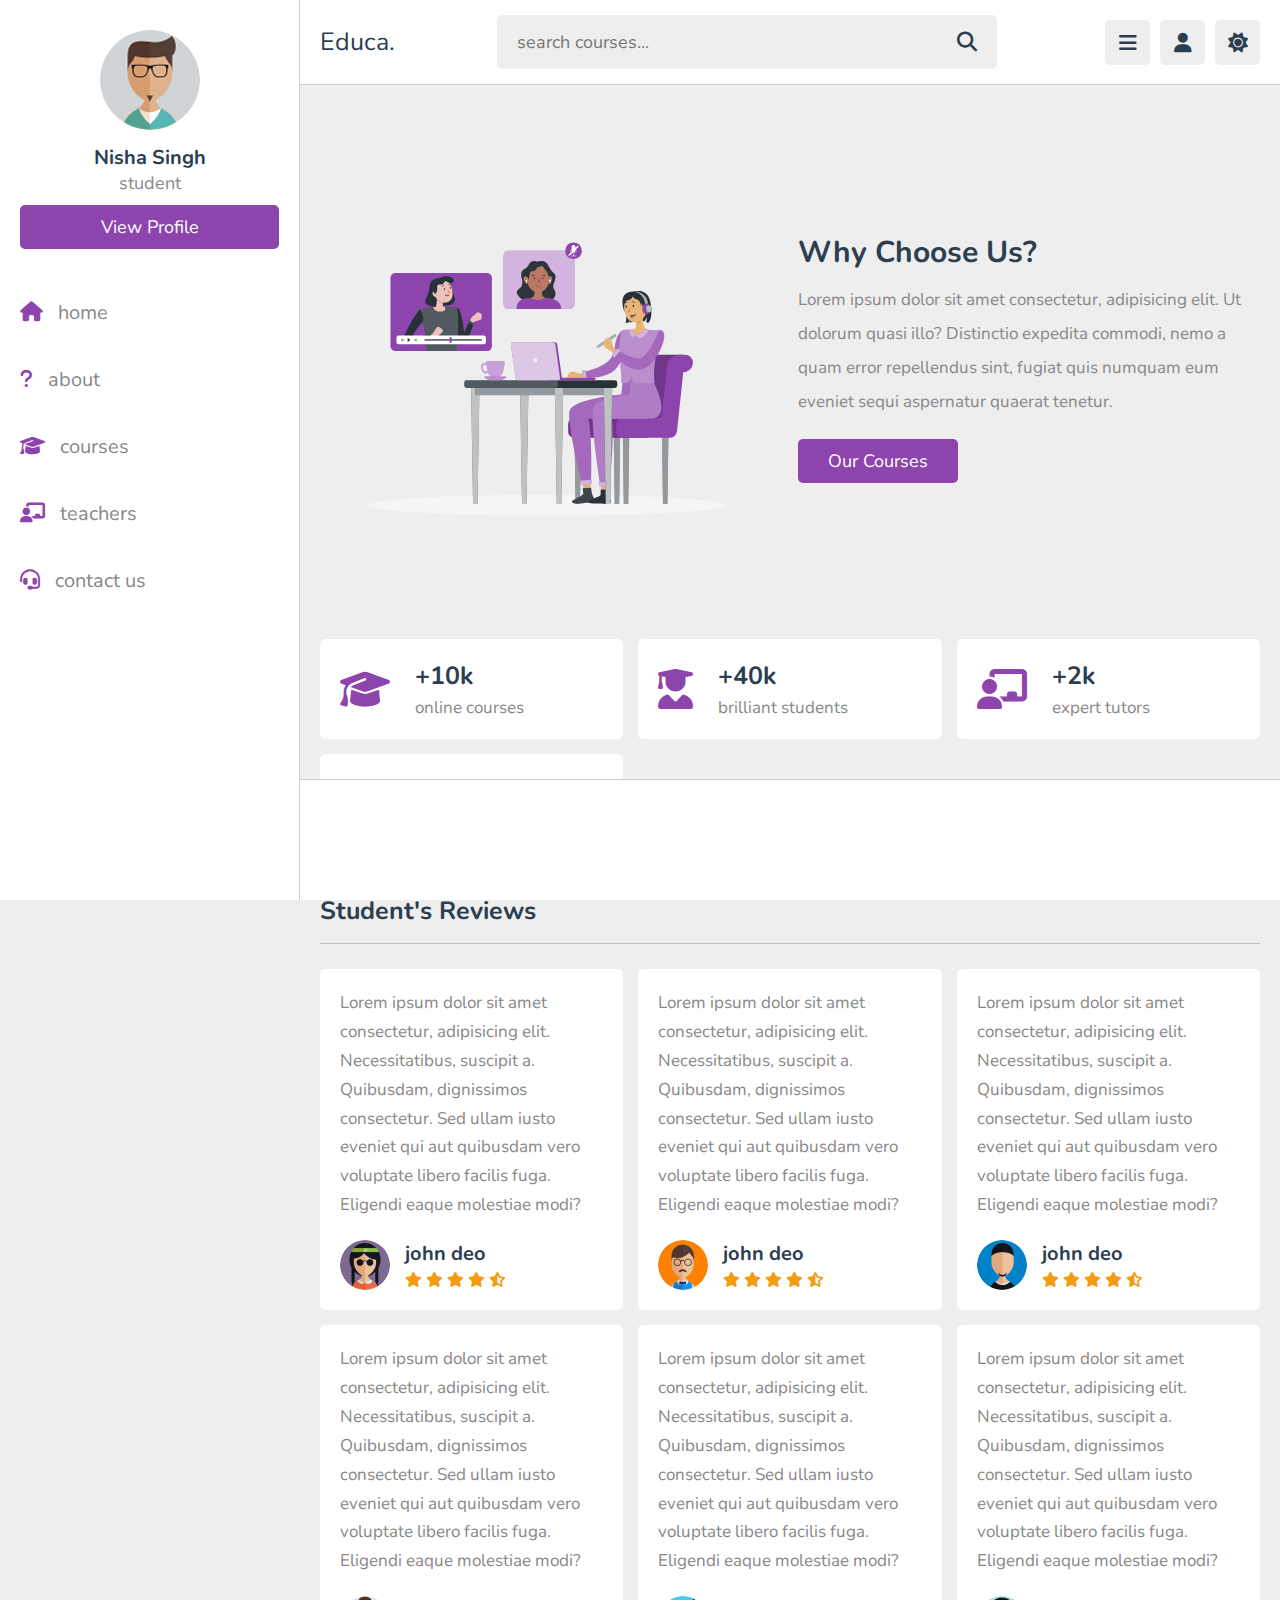
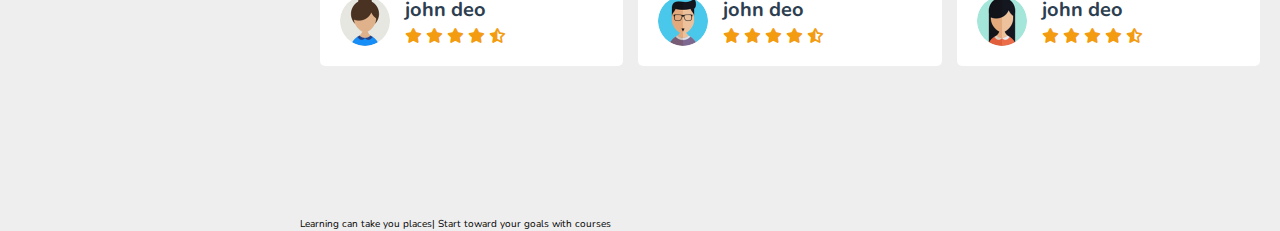
==== about.html @ 36679d9e "first commit" ====
<!DOCTYPE html>
<html lang="en">
<head>
   <meta charset="UTF-8">
   <meta http-equiv="X-UA-Compatible" content="IE=edge">
   <meta name="viewport" content="width=device-width, initial-scale=1.0">
   <title>about us</title>

   <!-- font awesome cdn link  -->
   <link rel="stylesheet" href="https://cdnjs.cloudflare.com/ajax/libs/font-awesome/6.1.2/css/all.min.css">

   <!-- custom css file link  -->
   <link rel="stylesheet" href="css/style.css">

</head>
<body>

<header class="header">
   
   <section class="flex">

      <a href="home.html" class="logo">Educa.</a>

      <form action="search.html" method="post" class="search-form">
         <input type="text" name="search_box" required placeholder="search courses..." maxlength="100">
         <button type="submit" class="fas fa-search"></button>
      </form>

      <div class="icons">
         <div id="menu-btn" class="fas fa-bars"></div>
         <div id="search-btn" class="fas fa-search"></div>
         <div id="user-btn" class="fas fa-user"></div>
         <div id="toggle-btn" class="fas fa-sun"></div>
      </div>

      <div class="profile">
         <img src="images/pic-1.jpg" class="image" alt="">
         <h3 class="name">Nisha Singh</h3>
         <p class="role">student</p>
         <a href="profile.html" class="btn">view profile</a>
         <div class="flex-btn">
            <a href="login.html" class="option-btn">login</a>
            <a href="register.html" class="option-btn">register</a>
         </div>
      </div>

   </section>

</header>   

<div class="side-bar">

   <div id="close-btn">
      <i class="fas fa-times"></i>
   </div>

   <div class="profile">
      <img src="images/pic-1.jpg" class="image" alt="">
      <h3 class="name">Nisha Singh</h3>
      <p class="role">student</p>
      <a href="profile.html" class="btn">view profile</a>
   </div>

   <nav class="navbar">
      <a href="home.html"><i class="fas fa-home"></i><span>home</span></a>
      <a href="about.html"><i class="fas fa-question"></i><span>about</span></a>
      <a href="courses.html"><i class="fas fa-graduation-cap"></i><span>courses</span></a>
      <a href="teachers.html"><i class="fas fa-chalkboard-user"></i><span>teachers</span></a>
      <a href="contact.html"><i class="fas fa-headset"></i><span>contact us</span></a>
   </nav>

</div>

<section class="about">

   <div class="row">

      <div class="image">
         <img src="images/about-img.svg" alt="">
      </div>

      <div class="content">
         <h3>why choose us?</h3>
         <p>Lorem ipsum dolor sit amet consectetur, adipisicing elit. Ut dolorum quasi illo? Distinctio expedita commodi, nemo a quam error repellendus sint, fugiat quis numquam eum eveniet sequi aspernatur quaerat tenetur.</p>
         <a href="courses.html" class="inline-btn">our courses</a>
      </div>

   </div>

   <div class="box-container">

      <div class="box">
         <i class="fas fa-graduation-cap"></i>
         <div>
            <h3>+10k</h3>
            <p>online courses</p>
         </div>
      </div>

      <div class="box">
         <i class="fas fa-user-graduate"></i>
         <div>
            <h3>+40k</h3>
            <p>brilliant students</p>
         </div>
      </div>

      <div class="box">
         <i class="fas fa-chalkboard-user"></i>
         <div>
            <h3>+2k</h3>
            <p>expert tutors</p>
         </div>
      </div>

      <div class="box">
         <i class="fas fa-briefcase"></i>
         <div>
            <h3>100%</h3>
            <p>job placement</p>
         </div>
      </div>

   </div>

</section> 

<section class="reviews">

   <h1 class="heading">student's reviews</h1>

   <div class="box-container">

      <div class="box">
         <p>Lorem ipsum dolor sit amet consectetur, adipisicing elit. Necessitatibus, suscipit a. Quibusdam, dignissimos consectetur. Sed ullam iusto eveniet qui aut quibusdam vero voluptate libero facilis fuga. Eligendi eaque molestiae modi?</p>
         <div class="student">
            <img src="images/pic-2.jpg" alt="">
            <div>
               <h3>john deo</h3>
               <div class="stars">
                  <i class="fas fa-star"></i>
                  <i class="fas fa-star"></i>
                  <i class="fas fa-star"></i>
                  <i class="fas fa-star"></i>
                  <i class="fas fa-star-half-alt"></i>
               </div>
            </div>
         </div>
      </div>

      <div class="box">
         <p>Lorem ipsum dolor sit amet consectetur, adipisicing elit. Necessitatibus, suscipit a. Quibusdam, dignissimos consectetur. Sed ullam iusto eveniet qui aut quibusdam vero voluptate libero facilis fuga. Eligendi eaque molestiae modi?</p>
         <div class="student">
            <img src="images/pic-3.jpg" alt="">
            <div>
               <h3>john deo</h3>
               <div class="stars">
                  <i class="fas fa-star"></i>
                  <i class="fas fa-star"></i>
                  <i class="fas fa-star"></i>
                  <i class="fas fa-star"></i>
                  <i class="fas fa-star-half-alt"></i>
               </div>
            </div>
         </div>
      </div>

      <div class="box">
         <p>Lorem ipsum dolor sit amet consectetur, adipisicing elit. Necessitatibus, suscipit a. Quibusdam, dignissimos consectetur. Sed ullam iusto eveniet qui aut quibusdam vero voluptate libero facilis fuga. Eligendi eaque molestiae modi?</p>
         <div class="student">
            <img src="images/pic-4.jpg" alt="">
            <div>
               <h3>john deo</h3>
               <div class="stars">
                  <i class="fas fa-star"></i>
                  <i class="fas fa-star"></i>
                  <i class="fas fa-star"></i>
                  <i class="fas fa-star"></i>
                  <i class="fas fa-star-half-alt"></i>
               </div>
            </div>
         </div>
      </div>

      <div class="box">
         <p>Lorem ipsum dolor sit amet consectetur, adipisicing elit. Necessitatibus, suscipit a. Quibusdam, dignissimos consectetur. Sed ullam iusto eveniet qui aut quibusdam vero voluptate libero facilis fuga. Eligendi eaque molestiae modi?</p>
         <div class="student">
            <img src="images/pic-5.jpg" alt="">
            <div>
               <h3>john deo</h3>
               <div class="stars">
                  <i class="fas fa-star"></i>
                  <i class="fas fa-star"></i>
                  <i class="fas fa-star"></i>
                  <i class="fas fa-star"></i>
                  <i class="fas fa-star-half-alt"></i>
               </div>
            </div>
         </div>
      </div>

      <div class="box">
         <p>Lorem ipsum dolor sit amet consectetur, adipisicing elit. Necessitatibus, suscipit a. Quibusdam, dignissimos consectetur. Sed ullam iusto eveniet qui aut quibusdam vero voluptate libero facilis fuga. Eligendi eaque molestiae modi?</p>
         <div class="student">
            <img src="images/pic-6.jpg" alt="">
            <div>
               <h3>john deo</h3>
               <div class="stars">
                  <i class="fas fa-star"></i>
                  <i class="fas fa-star"></i>
                  <i class="fas fa-star"></i>
                  <i class="fas fa-star"></i>
                  <i class="fas fa-star-half-alt"></i>
               </div>
            </div>
         </div>
      </div>

      <div class="box">
         <p>Lorem ipsum dolor sit amet consectetur, adipisicing elit. Necessitatibus, suscipit a. Quibusdam, dignissimos consectetur. Sed ullam iusto eveniet qui aut quibusdam vero voluptate libero facilis fuga. Eligendi eaque molestiae modi?</p>
         <div class="student">
            <img src="images/pic-7.jpg" alt="">
            <div>
               <h3>john deo</h3>
               <div class="stars">
                  <i class="fas fa-star"></i>
                  <i class="fas fa-star"></i>
                  <i class="fas fa-star"></i>
                  <i class="fas fa-star"></i>
                  <i class="fas fa-star-half-alt"></i>
               </div>
            </div>
         </div>
      </div>

   </div>

</section>













<footer class="footer">

   

</footer>
Learning can take you places| Start <span> toward your goals</span> with courses
<!-- custom js file link  -->
<script src="js/script.js"></script>

   
</body>
</html>
---- css/style.css ----
@import url('https://fonts.googleapis.com/css2?family=Nunito:wght@200;300;400;500;600;700&display=swap');

:root{
   --main-color:#8e44ad;
   --red:#e74c3c;
   --orange:#f39c12;
   --light-color:#888;
   --light-bg:#eee;
   --black:#2c3e50;
   --white:#fff;
   --border:.1rem solid rgba(0,0,0,.2);
}

*{
   font-family: 'Nunito', sans-serif;
   margin:0; padding:0;
   box-sizing: border-box;
   outline: none; border:none;
   text-decoration: none;
}

*::selection{
   background-color: var(--main-color);
   color:#fff;
}

html{
   font-size: 62.5%;
   overflow-x: hidden;
}

html::-webkit-scrollbar{
   width: 1rem;
   height: .5rem;
}

html::-webkit-scrollbar-track{
   background-color: transparent;
}

html::-webkit-scrollbar-thumb{
   background-color: var(--main-color);
}

body{
   background-color: var(--light-bg);
   padding-left: 30rem;
}

body.dark{
   --light-color:#aaa;
   --light-bg:#333;
   --black:#fff;
   --white:#222;
   --border:.1rem solid rgba(255,255,255,.2);
}

body.active{
   padding-left: 0;
}

section{
   padding:2rem;
   margin: 0 auto;
   max-width: 1200px;
}

.heading{
   font-size: 2.5rem;
   color:var(--black);
   margin-bottom: 2.5rem;
   border-bottom: var(--border);
   padding-bottom: 1.5rem;
   text-transform: capitalize;
}

.inline-btn,
.inline-option-btn,
.inline-delete-btn,
.btn,
.delete-btn,
.option-btn{
   border-radius: .5rem;
   color:#fff;
   font-size: 1.8rem;
   cursor: pointer;
   text-transform: capitalize;
   padding:1rem 3rem;
   text-align: center;
   margin-top: 1rem;
}

.btn,
.delete-btn,
.option-btn{
   display: block;
   width: 100%;
}

.inline-btn,
.inline-option-btn,
.inline-delete-btn{
   display: inline-block;
}

.btn,
.inline-btn{
   background-color: var(--main-color);
}

.option-btn,
.inline-option-btn{
   background-color:var(--orange);
}

.delete-btn,
.inline-delete-btn{
   background-color: var(--red);
}

.inline-btn:hover,
.inline-option-btn:hover,
.inline-delete-btn:hover,
.btn:hover,
.delete-btn:hover,
.option-btn:hover{
   background-color: var(--black);
   color: var(--white);
}

.flex-btn{
   display: flex;
   gap: 1rem;
}

.header{
   position: sticky;
   top:0; left:0; right: 0;
   background-color: var(--white);
   z-index: 1000;
   border-bottom: var(--border);
}

.header .flex{
   display: flex;
   align-items: center;
   justify-content: space-between;
   position: relative;
   padding: 1.5rem 2rem;
}

.header .flex .logo{
   font-size: 2.5rem;
   color: var(--black);
}

.header .flex .search-form{
   width: 50rem;
   border-radius: .5rem;
   background-color: var(--light-bg);
   padding:1.5rem 2rem;
   display: flex;
   gap:2rem;

}

.header .flex .search-form input{
   width: 100%;
   font-size: 1.8rem;
   color:var(--black);
   background:none;
}

.header .flex .search-form button{
   background:none;
   font-size: 2rem;
   cursor: pointer;
   color:var(--black);
}

.header .flex .search-form button:hover{
   color: var(--main-color);
}

.header .flex .icons div{
   font-size: 2rem;
   color:var(--black);
   background-color: var(--light-bg);
   border-radius: .5rem;
   height: 4.5rem;
   width: 4.5rem;
   line-height: 4.5rem;
   cursor: pointer;
   text-align: center;
   margin-left: .7rem;
}

.header .flex .icons div:hover{
   background-color: var(--black);
   color:var(--white);
}

.header .flex .profile{
   position: absolute;
   top:120%; right: 2rem;
   background-color: var(--white);
   border-radius: .5rem;
   padding: 1.5rem;
   text-align: center;
   overflow: hidden;
   transform-origin: top right;
   transform: scale(0);
   transition: .2s linear;
   width: 30rem;
}

.header .flex .profile.active{
   transform: scale(1);
}

.header .flex .profile .image{
   height: 10rem;
   width: 10rem;
   border-radius: 50%;
   object-fit: contain;
   margin-bottom: 1rem;
}

.header .flex .profile .name{
   font-size: 2rem;
   color:var(--black);
   overflow: hidden;
   text-overflow: ellipsis;
   white-space: nowrap;
}

.header .flex .profile .role{
   font-size: 1.8rem;
   color: var(--light-color);
}

#search-btn{
   display: none;
}

.side-bar{
   position: fixed;
   top: 0; left: 0;
   width: 30rem;
   background-color: var(--white);
   height: 100vh;
   border-right: var(--border);
   z-index: 1200;
}

.side-bar #close-btn{
   text-align: right;
   padding: 2rem;
   display: none;
}

.side-bar #close-btn i{
   text-align: right;
   font-size: 2.5rem;
   background:var(--red);
   border-radius: .5rem;
   color:var(--white);
   cursor: pointer;
   height: 4.5rem;
   width: 4.5rem;
   line-height: 4.5rem;
   text-align: center;
}

.side-bar #close-btn i:hover{
   background-color: var(--black);
}

.side-bar .profile{
   padding:3rem 2rem;
   text-align: center;
}

.side-bar .profile .image{
   height: 10rem;
   width: 10rem;
   border-radius: 50%;
   object-fit: contain;
   margin-bottom: 1rem;
}

.side-bar .profile .name{
   font-size: 2rem;
   color:var(--black);
   overflow: hidden;
   text-overflow: ellipsis;
   white-space: nowrap;
}

.side-bar .profile .role{
   font-size: 1.8rem;
   color: var(--light-color);
}

.side-bar .navbar a{
   display: block;
   padding: 2rem;
   font-size: 2rem;
}

.side-bar .navbar a i{
   margin-right: 1.5rem;
   color:var(--main-color);
   transition: .2s linear;
}

.side-bar .navbar a span{
   color:var(--light-color);
}

.side-bar .navbar a:hover{
   background-color: var(--light-bg);
}

.side-bar .navbar a:hover i{
   margin-right: 2.5rem;
}

.side-bar.active{
   left: -30rem;
}

.home-grid .box-container{
   display: grid;
   grid-template-columns: repeat(auto-fit, 27.5rem);
   gap:1.5rem;
   justify-content: center;
   align-items: flex-start;
}

.home-grid .box-container .box{
   background-color: var(--white);
   border-radius: .5rem;
   padding:2rem;
}

.home-grid .box-container .box .title{
   font-size: 2rem;
   color: var(--black);
   text-transform: capitalize;
}

.home-grid .box-container .box .flex{
   display: flex;
   flex-wrap: wrap;
   gap: 1.5rem;
   margin-top: 2rem;
}

.home-grid .box-container .flex a{
   background-color: var(--light-bg);
   border-radius: .5rem;
   padding: 1rem 1.5rem;
   font-size: 1.5rem;
}

.home-grid .box-container .flex a i{
   margin-right: 1rem;
   color:var(--black);
}

.home-grid .box-container .flex a span{
   color:var(--light-color);
}

.home-grid .box-container .flex a:hover{
   background-color: var(--black);
}

.home-grid .box-container .flex a:hover span{
   color:var(--white);
}

.home-grid .box-container .flex a:hover i{
   color:var(--white);
}

.home-grid .box-container .tutor{
   padding: 1rem 0;
   font-size: 1.8rem;
   color:var(--light-color);
   line-height: 2;
}

.home-grid .box-container .likes{
   color:var(--light-color);
   font-size: 1.7rem;
   margin-top: 1.5rem;
}

.home-grid .box-container .likes span{
   color:var(--main-color);
}

.about .row{
   display: flex;
   align-items: center;
   flex-wrap: wrap;
   gap:1.5rem;
}

.about .row .image{
   flex: 1 1 40rem;
}

.about .row .image img{
   width: 100%;
   height: 50rem;
}

.about .row .content{
   flex: 1 1 40rem;
}

.about .row .content p{
   font-size: 1.7rem;
   line-height: 2;
   color: var(--light-color);
   padding: 1rem 0;
}

.about .row .content h3{
   font-size: 3rem;
   color:var(--black);
   text-transform: capitalize;
}

.about .box-container{
   display: grid;
   grid-template-columns: repeat(auto-fit, minmax(27rem, 1fr));
   gap:1.5rem;
   justify-content: center;
   align-items: flex-start;
   margin-top: 3rem;
}

.about .box-container .box{
   border-radius: .5rem;
   background-color: var(--white);
   padding: 2rem;
   display: flex;
   align-items: center;
   gap: 2.5rem;
}

.about .box-container .box i{
   font-size: 4rem;
   color: var(--main-color);
}

.about .box-container .box h3{
   font-size: 2.5rem;
   color: var(--black);
   margin-bottom: .3rem;
}

.about .box-container .box p{
   font-size: 1.7rem;
   color:var(--light-color);
}

.reviews .box-container{
   display: grid;
   grid-template-columns: repeat(auto-fit, minmax(30rem, 1fr));
   gap:1.5rem;
   justify-content: center;
   align-items: flex-start;
}

.reviews .box-container .box{
   border-radius: .5rem;
   background-color: var(--white);
   padding: 2rem;
}

.reviews .box-container .box p{
   line-height: 1.7;
   font-size: 1.7rem;
   color: var(--light-color);
}

.reviews .box-container .box .student{
   margin-top: 2rem;
   display: flex;
   align-items: center;
   gap: 1.5rem;
}

.reviews .box-container .box .student img{
   height: 5rem;
   width: 5rem;
   object-fit: cover;
   border-radius: 50%;
}

.reviews .box-container .box .student h3{
   font-size: 2rem;
   color: var(--black);
   margin-bottom: .3rem;
}

.reviews .box-container .box .student .stars{
   font-size: 1.5rem;
   color:var(--orange);
}

.courses .box-container{
   display: grid;
   grid-template-columns: repeat(auto-fit, minmax(30rem, 1fr));
   gap:1.5rem;
   justify-content: center;
   align-items: flex-start;
}

.courses .box-container .box{
   border-radius: .5rem;
   background-color: var(--white);
   padding: 2rem;
}

.courses .box-container .box .tutor{
   display: flex;
   align-items: center;
   gap: 1.5rem;
   margin-bottom: 2.5rem;
}

.courses .box-container .box .tutor img{
   height: 5rem;
   width: 5rem;
   border-radius: 50%;
   object-fit: cover;
}

.courses .box-container .box .tutor h3{
   font-size: 1.8rem;
   color: var(--black);
   margin-bottom: .2rem;
}

.courses .box-container .box .tutor span{
   font-size: 1.3rem;
   color:var(--light-color);
}

.courses .box-container .box .thumb{
   position: relative;
}

.courses .box-container .box .thumb span{
   position: absolute;
   top:1rem; left: 1rem;
   border-radius: .5rem;
   padding: .5rem 1.5rem;
   background-color: rgba(0,0,0,.3);
   color: #fff;
   font-size: 1.5rem;
}

.courses .box-container .box .thumb img{
   width: 100%;
   height: 20rem;
   object-fit: cover;
   border-radius: .5rem;
}

.courses .box-container .box .title{
   font-size: 2rem;
   color: var(--black);
   padding-bottom: .5rem;
   padding-top: 1rem;
}

.courses .more-btn{
   text-align: center;
   margin-top: 2rem;
}

.playlist-details .row{
   display: flex;
   align-items: flex-end;
   gap:3rem;
   flex-wrap: wrap;
   background-color: var(--white);
   padding: 2rem;
}

.playlist-details .row .column{
   flex: 1 1 40rem;
}

.playlist-details .row .column .save-playlist{
   margin-bottom: 1.5rem;
}

.playlist-details .row .column .save-playlist button{
   border-radius: .5rem;
   background-color: var(--light-bg);
   padding:1rem 1.5rem;
   cursor: pointer;
}

.playlist-details .row .column .save-playlist button i{
   font-size: 2rem;
   color:var(--black);
   margin-right: .8rem;
}

.playlist-details .row .column .save-playlist button span{
   font-size: 1.8rem;
   color:var(--light-color);
}

.playlist-details .row .column .save-playlist button:hover{
   background-color: var(--black);
}

.playlist-details .row .column .save-playlist button:hover i{
   color:var(--white);
}

.playlist-details .row .column .save-playlist button:hover span{
   color:var(--white);
}

.playlist-details .row .column .thumb{
   position: relative;
}

.playlist-details .row .column .thumb span{
   font-size: 1.8rem;
   color: #fff;
   background-color: rgba(0,0,0,.3);
   border-radius: .5rem;
   position: absolute;
   top: 1rem; left: 1rem;
   padding: .5rem 1.5rem;
}

.playlist-details .row .column .thumb img{
   height: 30rem;
   width: 100%;
   object-fit: cover;
   border-radius: .5rem;
}

.playlist-details .row .column .tutor{
   display: flex;
   align-items: center;
   gap: 2rem;
   margin-bottom: 2rem;
}

.playlist-details .row .column .tutor img{
   height: 7rem;
   width: 7rem;
   border-radius: 50%;
   object-fit: cover;
}

.playlist-details .row .column .tutor h3{
   font-size: 2rem;
   color:var(--black);
   margin-bottom: .2rem;
}

.playlist-details .row .column .tutor span{
   font-size: 1.5rem;
   color: var(--light-color);
}

.playlist-details .row .column .details h3{
   font-size: 2rem;
   color: var(--black);
   text-transform: capitalize;
}

.playlist-details .row .column .details p{
   padding: 1rem 0;
   line-height: 2;
   font-size: 1.8rem;
   color: var(--light-color);
}

.playlist-videos .box-container{
   display: grid;
   grid-template-columns: repeat(auto-fit, minmax(30rem, 1fr));
   gap:1.5rem;
   justify-content: center;
   align-items: flex-start;
}

.playlist-videos .box-container .box{
   background-color: var(--white);
   border-radius: .5rem;
   padding: 2rem;
   position: relative;
}

.playlist-videos .box-container .box i{
   position: absolute;
   top: 2rem; left: 2rem; right: 2rem;
   height: 20rem;
   border-radius: .5rem;
   background-color: rgba(0,0,0,.3);
   display: flex;
   align-items: center;
   justify-content: center;
   font-size: 5rem;
   color: #fff;
   display: none;
}

.playlist-videos .box-container .box:hover i{
   display: flex;
}

.playlist-videos .box-container .box img{
   width: 100%;
   height: 20rem;
   object-fit: cover;
   border-radius: .5rem;
}

.playlist-videos .box-container .box h3{
   margin-top: 1.5rem;
   font-size: 1.8rem;
   color: var(--black);
}

.playlist-videos .box-container .box:hover h3{
   color: var(--main-color);
}

.watch-video .video-container{
   background-color: var(--white);
   border-radius: .5rem;
   padding: 2rem;
}

.watch-video .video-container .video{
   position: relative;
   margin-bottom: 1.5rem;
}

.watch-video .video-container .video video{
   border-radius: .5rem;
   width: 100%;
   object-fit: contain;
   background-color: #000;
}

.watch-video .video-container .title{
   font-size: 2rem;
   color: var(--black);
}

.watch-video .video-container .info{
   display: flex;
   margin-top: 1.5rem;
   margin-bottom: 2rem;
   border-bottom: var(--border);
   padding-bottom: 1.5rem;
   gap: 2.5rem;
   align-items: center;
}

.watch-video .video-container .info p{
   font-size: 1.6rem;
}

.watch-video .video-container .info p span{
   color: var(--light-color);
}

.watch-video .video-container .info i{
   margin-right: 1rem;
   color: var(--main-color);
}

.watch-video .video-container .tutor{
   display: flex;
   align-items: center;
   gap: 2rem;
   margin-bottom: 1rem;
}

.watch-video .video-container .tutor img{
   border-radius: 50%;
   height: 5rem;
   width: 5rem;
   object-fit: cover;
}

.watch-video .video-container .tutor h3{
   font-size: 2rem;
   color: var(--black);
   margin-bottom: .2rem;
}

.watch-video .video-container .tutor span{
   font-size: 1.5rem;
   color: var(--light-color);
}

.watch-video .video-container .flex{
   display: flex;
   align-items: center;
   justify-content: space-between;
   gap: 1.5rem;
}

.watch-video .video-container .flex button{
   border-radius: .5rem;
   padding: 1rem 1.5rem;
   font-size: 1.8rem;
   cursor: pointer;
   background-color: var(--light-bg);
}

.watch-video .video-container .flex button i{
   margin-right: 1rem;
   color: var(--black);
}

.watch-video .video-container .flex button span{
   color: var(--light-color);
}

.watch-video .video-container .flex button:hover{
   background-color: var(--black);
}

.watch-video .video-container .flex button:hover i{
   color: var(--white);
}

.watch-video .video-container .flex button:hover span{
   color: var(--white);
}

.watch-video .video-container .description{
   line-height: 1.5;
   font-size: 1.7rem;
   color: var(--light-color);
   margin-top: 2rem;
}

.comments .add-comment{
   background-color: var(--white);
   border-radius: .5rem;
   padding: 2rem;
   margin-bottom: 3rem;
}

.comments .add-comment h3{
   font-size: 2rem;
   color: var(--black);
   margin-bottom: 1rem;
}

.comments .add-comment textarea{
   height: 20rem;
   resize: none;
   background-color: var(--light-bg);
   border-radius: .5rem;
   border: var(--border);
   padding: 1.4rem;
   font-size: 1.8rem;
   color: var(--black);
   width: 100%;
   margin: .5rem 0;
}

.comments .box-container{
   display: grid;
   gap: 2.5rem;
   background-color: var(--white);
   padding: 2rem;
   border-radius: .5rem;
}

.comments .box-container .box .user{
   display: flex;
   align-items: center;
   gap: 1.5rem;
   margin-bottom: 2rem;
}

.comments .box-container .box .user img{
   height: 5rem;
   width: 5rem;
   border-radius: 50%;
}

.comments .box-container .box .user h3{
   font-size: 2rem;
   color: var(--black);
   margin-bottom: .2rem;
}

.comments .box-container .box .user span{
   font-size: 1.5rem;
   color: var(--light-color);
}

.comments .box-container .box .comment-box{
   border-radius: .5rem;
   background-color: var(--light-bg);
   padding:1rem 1.5rem;
   white-space: pre-line;
   margin: .5rem 0;
   font-size: 1.8rem;
   color: var(--black);
   line-height: 1.5;
   position: relative;
   z-index: 0;
}

.comments .box-container .box .comment-box::before{
   content: '';
   position: absolute;
   top: -1rem; left: 1.5rem;
   background-color: var(--light-bg);
   height: 1.2rem;
   width: 2rem;
   clip-path: polygon(50% 0%, 0% 100%, 100% 100%);
}

.teachers .search-tutor{
   margin-bottom: 2rem;
   border-radius: .5rem;
   background-color: var(--white);
   padding: 1.5rem 2rem;
   display: flex;
   align-items: center;
   gap: 1.5rem;
}

.teachers .search-tutor input{
   width: 100%;
   background: none;
   font-size: 1.8rem;
   color: var(--black);
}

.teachers .search-tutor button{
   font-size: 2rem;
   color: var(--black);
   cursor: pointer;
   background:none;
}

.teachers .search-tutor button:hover{
   color: var(--main-color);
}

.teachers .box-container{
   display: grid;
   grid-template-columns: repeat(auto-fit, minmax(30rem, 1fr));
   gap:1.5rem;
   justify-content: center;
   align-items: flex-start;
}

.teachers .box-container .box{
   background-color: var(--white);
   border-radius: .5rem;
   padding: 2rem;
}

.teachers .box-container .offer{
   text-align: center;
}

.teachers .box-container .offer h3{
   font-size: 2.5rem;
   color: var(--black);
   text-transform: capitalize;
   padding-bottom: .5rem;
}

.teachers .box-container .offer p{
   line-height: 1.7;
   padding: .5rem 0;
   color: var(--light-color);
   font-size: 1.7rem;
}

.teachers .box-container .box .tutor{
   display: flex;
   align-items: center;
   gap:2rem;
   margin-bottom: 1.5rem;
}

.teachers .box-container .box .tutor img{
   height: 5rem;
   width: 5rem;
   border-radius: 50%;
}

.teachers .box-container .box .tutor h3{
   font-size: 2rem;
   color: var(--black);
   margin-bottom: .2rem;
}

.teachers .box-container .box .tutor span{
   font-size: 1.6rem;
   color: var(--light-color);
}

.teachers .box-container .box p{
   padding: .5rem 0;
   font-size: 1.7rem;
   color: var(--light-color);
}

.teachers .box-container .box p span{
   color: var(--main-color);
}

.teacher-profile .details{
   text-align: center;
   background-color: var(--white);
   border-radius: .5rem;
   padding: 2rem;
}

.teacher-profile .details .tutor img{
   height: 10rem;
   width: 10rem;
   border-radius: 50%;
   object-fit: cover;
   margin-bottom: 1rem;
}

.teacher-profile .details .tutor h3{
   font-size: 2rem;
   color: var(--black);
}

.teacher-profile .details .tutor span{
   color: var(--light-color);
   font-size: 1.7rem;
}

.teacher-profile .details .flex{
   display: flex;
   flex-wrap: wrap;
   gap: 1.5rem;
   margin-top: 2rem;
}

.teacher-profile .details .flex p{
   flex: 1 1 20rem;
   border-radius: .5rem;
   background-color: var(--light-bg);
   padding: 1.2rem 2rem;
   font-size: 1.8rem;
   color: var(--light-color);
}

.teacher-profile .details .flex p span{
   color: var(--main-color);
}

.user-profile .info{
   background-color: var(--white);
   border-radius: .5rem;
   padding: 2rem;
}

.user-profile .info .user{
   text-align: center;
   margin-bottom: 2rem;
   padding: 1rem;
}

.user-profile .info .user img{
   height: 10rem;
   width: 10rem;
   border-radius: 50%;
   object-fit: cover;
   margin-bottom: 1rem;
}

.user-profile .info .user h3{
   font-size: 2rem;
   color: var(--black);
}

.user-profile .info .user p{
   font-size: 1.7rem;
   color: var(--light-color);
   padding: .3rem 0;
}

.user-profile .info .box-container{
   display: flex;
   flex-wrap: wrap;
   gap: 1.5rem;
}

.user-profile .info .box-container .box{
   background-color: var(--light-bg);
   border-radius: .5rem;
   padding: 2rem;
   flex: 1 1 25rem;
}

.user-profile .info .box-container .box .flex{
   display: flex;
   align-items: center;
   gap: 2rem;
   margin-bottom: 1rem;
}

.user-profile .info .box-container .box .flex i{
   font-size:2rem;
   color: var(--white);
   background-color: var(--black);
   text-align: center;
   border-radius: .5rem;
   height: 5rem;
   width: 5rem;
   line-height: 4.9rem;
}

.user-profile .info .box-container .box .flex span{
   font-size: 2.5rem;
   color: var(--main-color);
}

.user-profile .info .box-container .box .flex p{
   color: var(--light-color);
   font-size: 1.7rem;
}

.contact .row{
   display: flex;
   align-items: center;
   flex-wrap: wrap;
   gap: 1.5rem;
}

.contact .row .image{
   flex: 1 1 50rem;
}

.contact .row .image img{
   width: 100%;
}

.contact .row form{
   flex: 1 1 30rem;
   background-color: var(--white);
   padding: 2rem;
   text-align: center;
}

.contact .row form h3{
   margin-bottom: 1rem;
   text-transform: capitalize;
   color:var(--black);
   font-size: 2.5rem;
}

.contact .row form .box{
   width: 100%;
   border-radius: .5rem;
   background-color: var(--light-bg);
   margin: 1rem 0;
   padding: 1.4rem;
   font-size: 1.8rem;
   color: var(--black);
}

.contact .row form textarea{
   height: 20rem;
   resize: none;
}

.contact .box-container{
   display: grid;
   grid-template-columns: repeat(auto-fit, minmax(30rem, 1fr));
   gap:1.5rem;
   justify-content: center;
   align-items: flex-start;
   margin-top: 3rem;
}

.contact .box-container .box{
   text-align: center;
   background-color: var(--white);
   border-radius: .5rem;
   padding: 3rem;
}

.contact .box-container .box i{
   font-size: 3rem;
   color: var(--main-color);
   margin-bottom: 1rem;
}

.contact .box-container .box h3{
   font-size: 2rem;
   color:var(--black);
   margin: 1rem 0;
}

.contact .box-container .box a{
   display: block;
   padding-top: .5rem;
   font-size: 1.8rem;
   color: var(--light-color);
}

.contact .box-container .box a:hover{
   text-decoration: underline;
   color:var(--black);
}

.form-container{
   min-height: calc(100vh - 20rem);
   display: flex;
   align-items: center;
   justify-content: center;
}

.form-container form{
   background-color: var(--white);
   border-radius: .5rem;
   padding: 2rem;
   width: 50rem;
}

.form-container form h3{
   font-size: 2.5rem;
   text-transform: capitalize;
   color: var(--black);
   text-align: center;
}

.form-container form p{
   font-size: 1.7rem;
   color: var(--light-color);
   padding-top: 1rem;
}

.form-container form p span{
   color: var(--red);
}

.form-container form .box{
   font-size: 1.8rem;
   color: var(--black);
   border-radius: .5rem;
   padding: 1.4rem;
   background-color: var(--light-bg);
   width: 100%;
   margin: 1rem 0;
}






.footer{
   background-color: var(--white);
   border-top: var(--border);
   position: sticky;
   bottom: 0; left: 0; right: 0;
   text-align: center;
   font-size: 2rem;
   padding:2.5rem 2rem;
   color:var(--black);
   margin-top: 1rem;
   z-index: 1000;
   padding-bottom: 9.5rem;
}

.footer span{
   color:var(--main-color);
} 


@media (max-width:1200px){

   body{
      padding-left: 0;
   }

   .side-bar{
      left: -30rem;
      transition: .2s linear;
   }

   .side-bar #close-btn{
      display: block;
   }

   .side-bar.active{
      left: 0;
      box-shadow: 0 0 0 100vw rgba(0,0,0,.8);
      border-right: 0;
   }

}

@media (max-width:991px){

   html{
      font-size: 55%;
   }

}

@media (max-width:768px){

   #search-btn{
      display: inline-block;
   }

   .header .flex .search-form{
      position: absolute;
      top: 99%; left: 0; right: 0;
      border-top: var(--border);
      border-bottom: var(--border);
      background-color: var(--white);
      border-radius: 0;
      width: auto;
      padding: 2rem;
      clip-path: polygon(0 0, 100% 0, 100% 0, 0 0);
      transition: .2s linear;
   }

   .header .flex .search-form.active{
      clip-path: polygon(0 0, 100% 0, 100% 100%, 0 100%);
   }

}

 @media (max-width:450px){

   html{
      font-size: 50%;
   }

   .flex-btn{
      gap: 0;
      flex-flow: column;
   } 

   .home-grid .box-container{
      grid-template-columns: 1fr;
   }

   .about .row .image img{
      height: 25rem;
   }

}
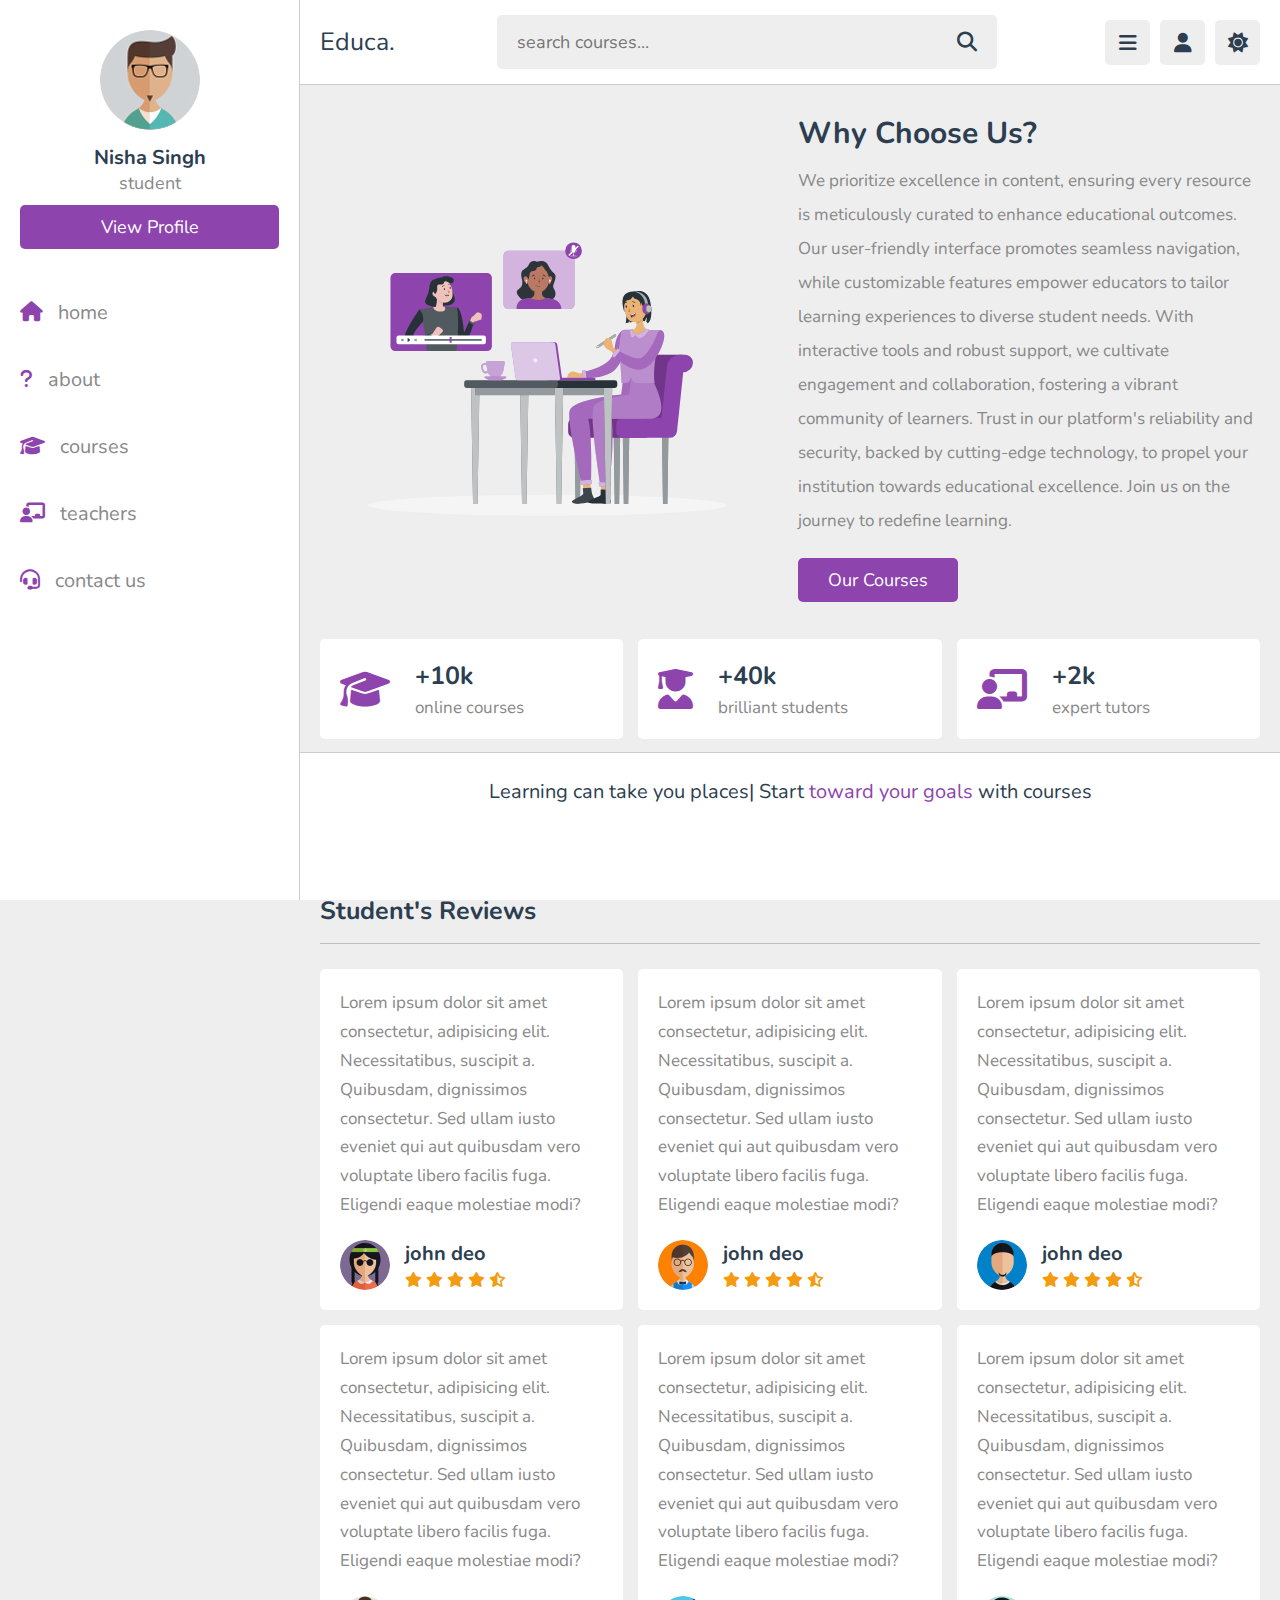
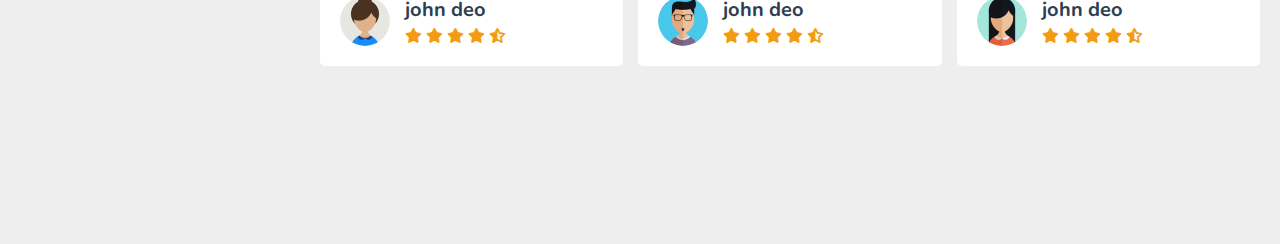
==== commit d62ba400: "commit" ====
--- a/about.html
+++ b/about.html
@@ -81,7 +81,7 @@
 
       <div class="content">
          <h3>why choose us?</h3>
-         <p>Lorem ipsum dolor sit amet consectetur, adipisicing elit. Ut dolorum quasi illo? Distinctio expedita commodi, nemo a quam error repellendus sint, fugiat quis numquam eum eveniet sequi aspernatur quaerat tenetur.</p>
+         <p> We prioritize excellence in content, ensuring every resource is meticulously curated to enhance educational outcomes. Our user-friendly interface promotes seamless navigation, while customizable features empower educators to tailor learning experiences to diverse student needs. With interactive tools and robust support, we cultivate engagement and collaboration, fostering a vibrant community of learners. Trust in our platform's reliability and security, backed by cutting-edge technology, to propel your institution towards educational excellence. Join us on the journey to redefine learning.</p>
          <a href="courses.html" class="inline-btn">our courses</a>
       </div>
 
@@ -251,12 +251,9 @@
 
 <footer class="footer">
 
-   
+   Learning can take you places| Start <span> toward your goals</span> with courses
 
 </footer>
-Learning can take you places| Start <span> toward your goals</span> with courses
-<!-- custom js file link  -->
-<script src="js/script.js"></script>
 
    
 </body>
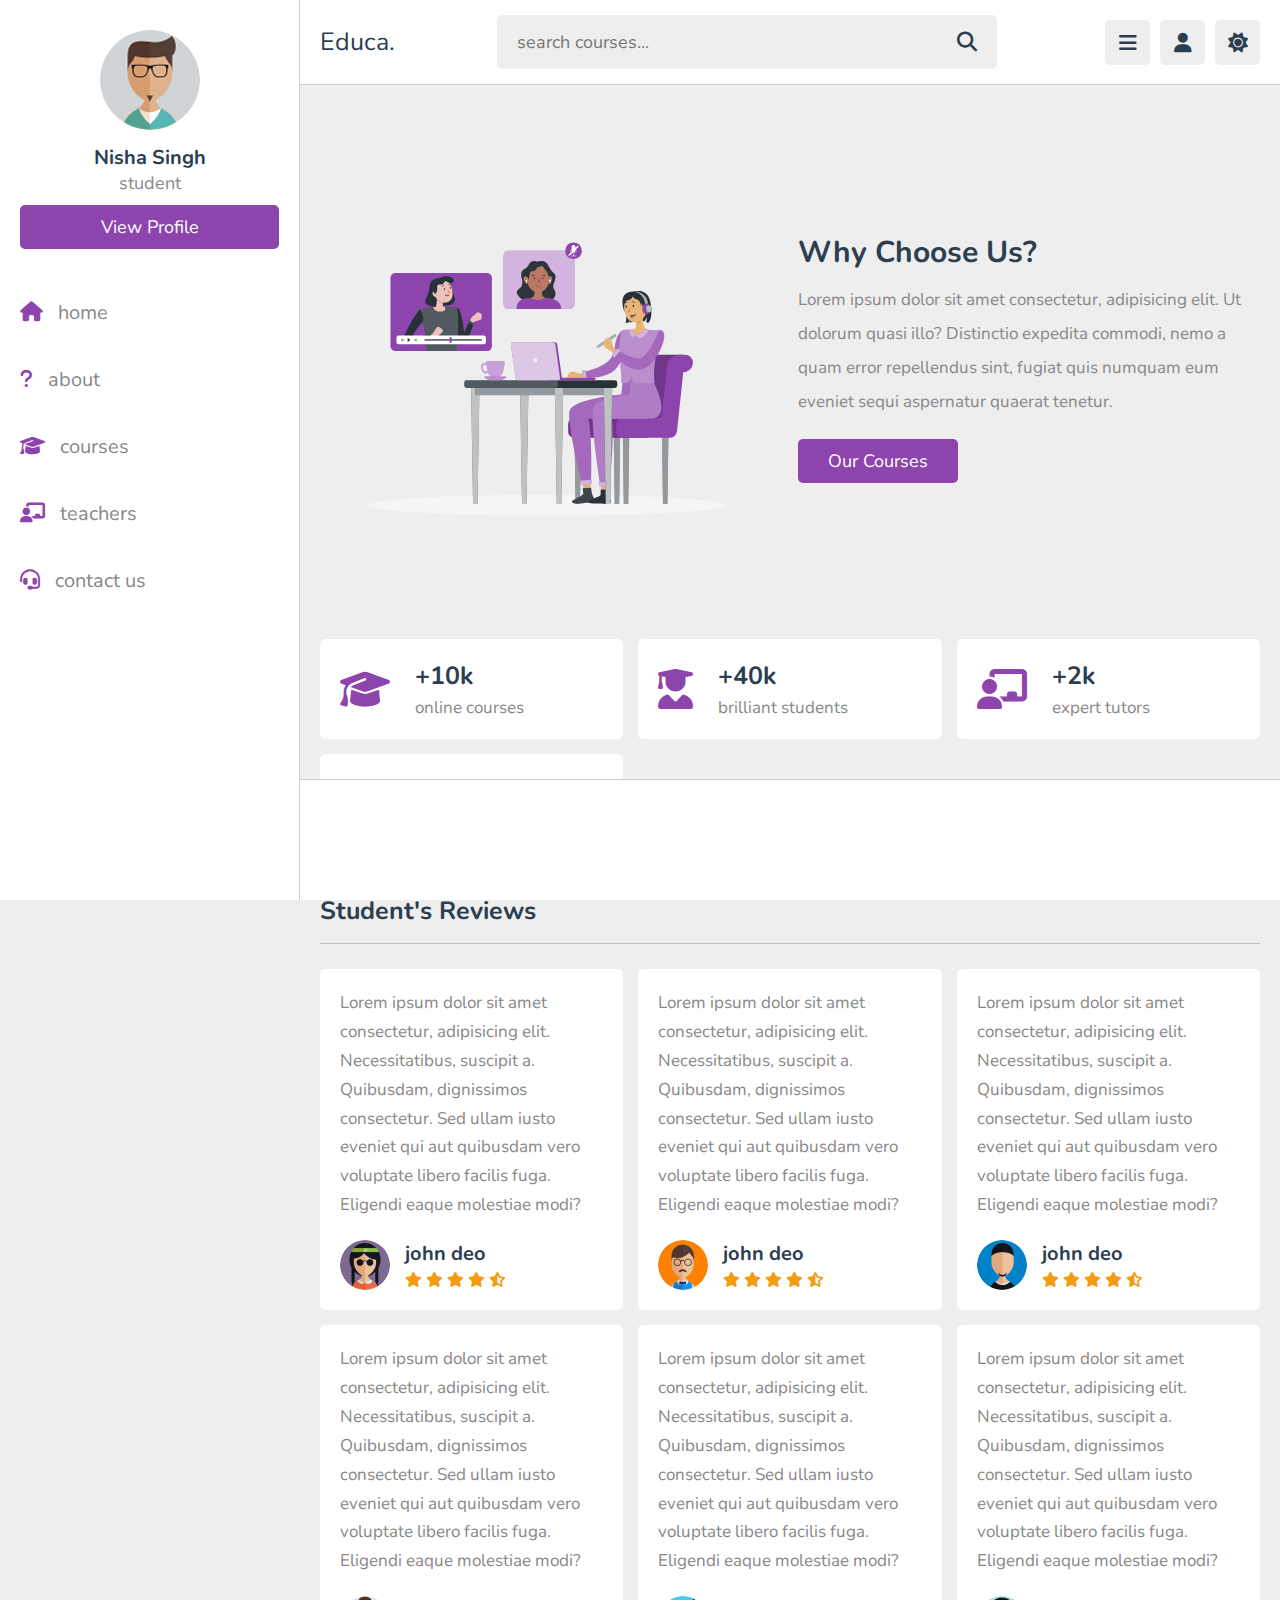
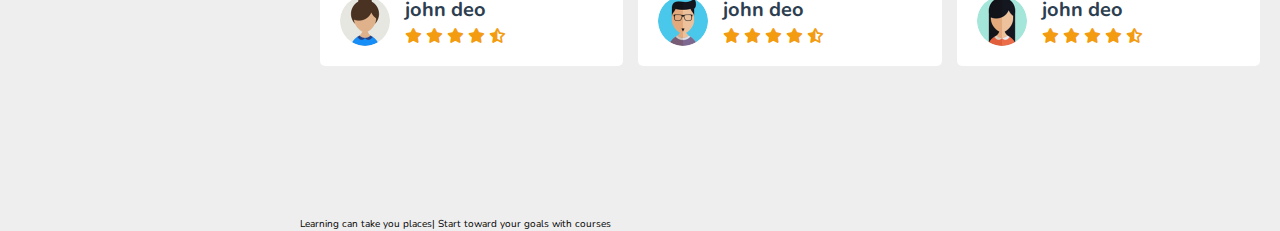
==== commit d98ca00e: "commit" ====
--- a/about.html
+++ b/about.html
@@ -81,7 +81,7 @@
 
       <div class="content">
          <h3>why choose us?</h3>
-         <p> We prioritize excellence in content, ensuring every resource is meticulously curated to enhance educational outcomes. Our user-friendly interface promotes seamless navigation, while customizable features empower educators to tailor learning experiences to diverse student needs. With interactive tools and robust support, we cultivate engagement and collaboration, fostering a vibrant community of learners. Trust in our platform's reliability and security, backed by cutting-edge technology, to propel your institution towards educational excellence. Join us on the journey to redefine learning.</p>
+         <p>Lorem ipsum dolor sit amet consectetur, adipisicing elit. Ut dolorum quasi illo? Distinctio expedita commodi, nemo a quam error repellendus sint, fugiat quis numquam eum eveniet sequi aspernatur quaerat tenetur.</p>
          <a href="courses.html" class="inline-btn">our courses</a>
       </div>
 
@@ -240,20 +240,14 @@
 
 
 
-
-
-
-
-
-
-
-
-
 <footer class="footer">
 
-   Learning can take you places| Start <span> toward your goals</span> with courses
+   
 
 </footer>
+Learning can take you places| Start <span> toward your goals</span> with courses
+<!-- custom js file link  -->
+<script src="js/script.js"></script>
 
    
 </body>
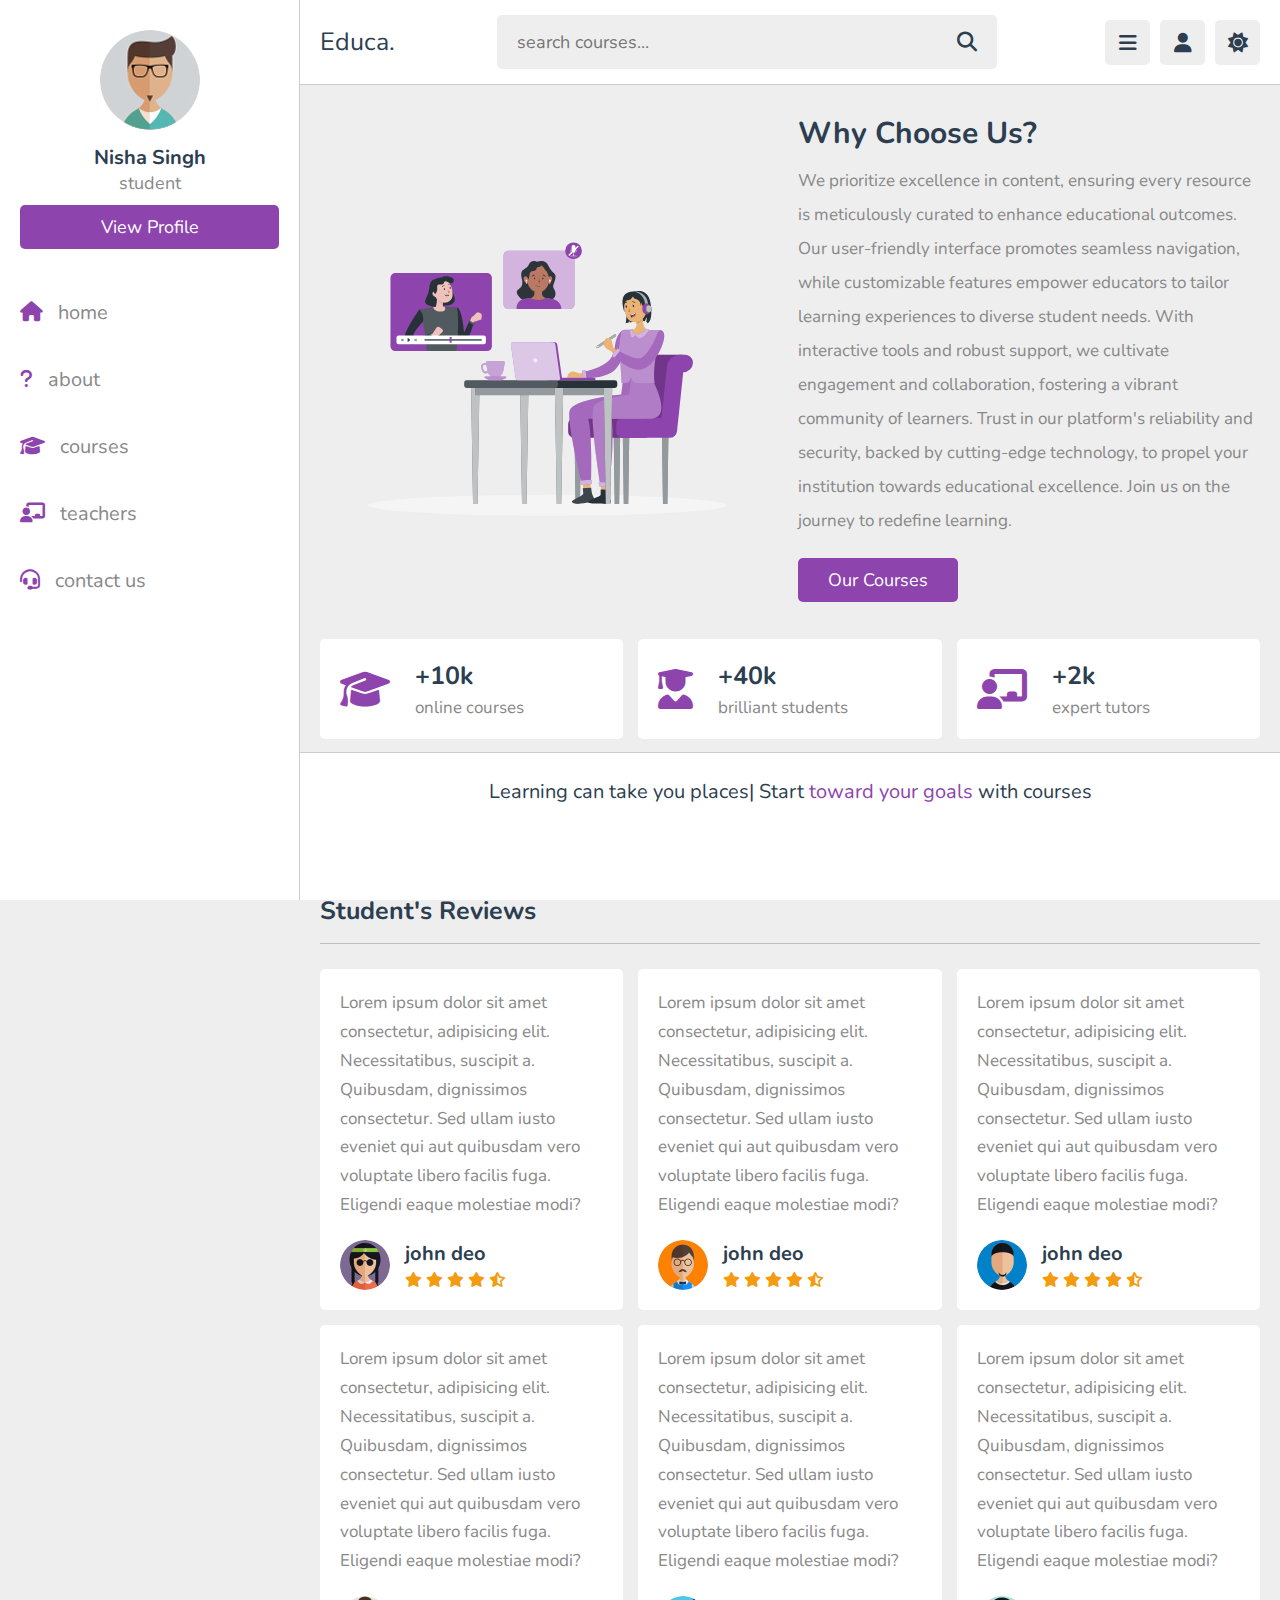
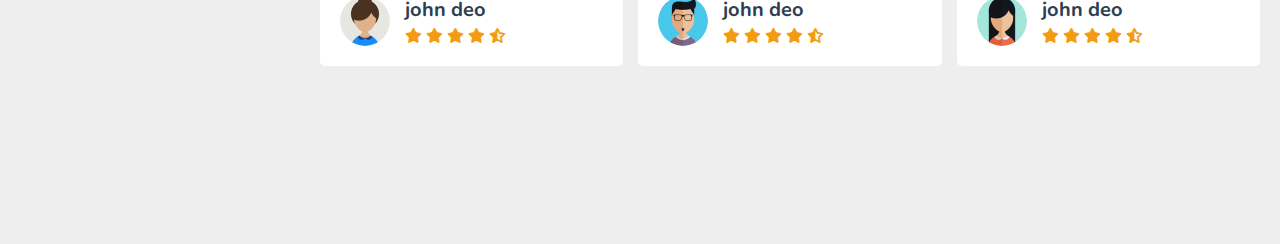
==== commit 3e3a3854: "Merge branch 'main' of https://github.com/Nisha03-wd/IEEE_Project" ====
--- a/about.html
+++ b/about.html
@@ -81,7 +81,7 @@
 
       <div class="content">
          <h3>why choose us?</h3>
-         <p>Lorem ipsum dolor sit amet consectetur, adipisicing elit. Ut dolorum quasi illo? Distinctio expedita commodi, nemo a quam error repellendus sint, fugiat quis numquam eum eveniet sequi aspernatur quaerat tenetur.</p>
+         <p> We prioritize excellence in content, ensuring every resource is meticulously curated to enhance educational outcomes. Our user-friendly interface promotes seamless navigation, while customizable features empower educators to tailor learning experiences to diverse student needs. With interactive tools and robust support, we cultivate engagement and collaboration, fostering a vibrant community of learners. Trust in our platform's reliability and security, backed by cutting-edge technology, to propel your institution towards educational excellence. Join us on the journey to redefine learning.</p>
          <a href="courses.html" class="inline-btn">our courses</a>
       </div>
 
@@ -242,12 +242,9 @@
 
 <footer class="footer">
 
-   
+   Learning can take you places| Start <span> toward your goals</span> with courses
 
 </footer>
-Learning can take you places| Start <span> toward your goals</span> with courses
-<!-- custom js file link  -->
-<script src="js/script.js"></script>
 
    
 </body>
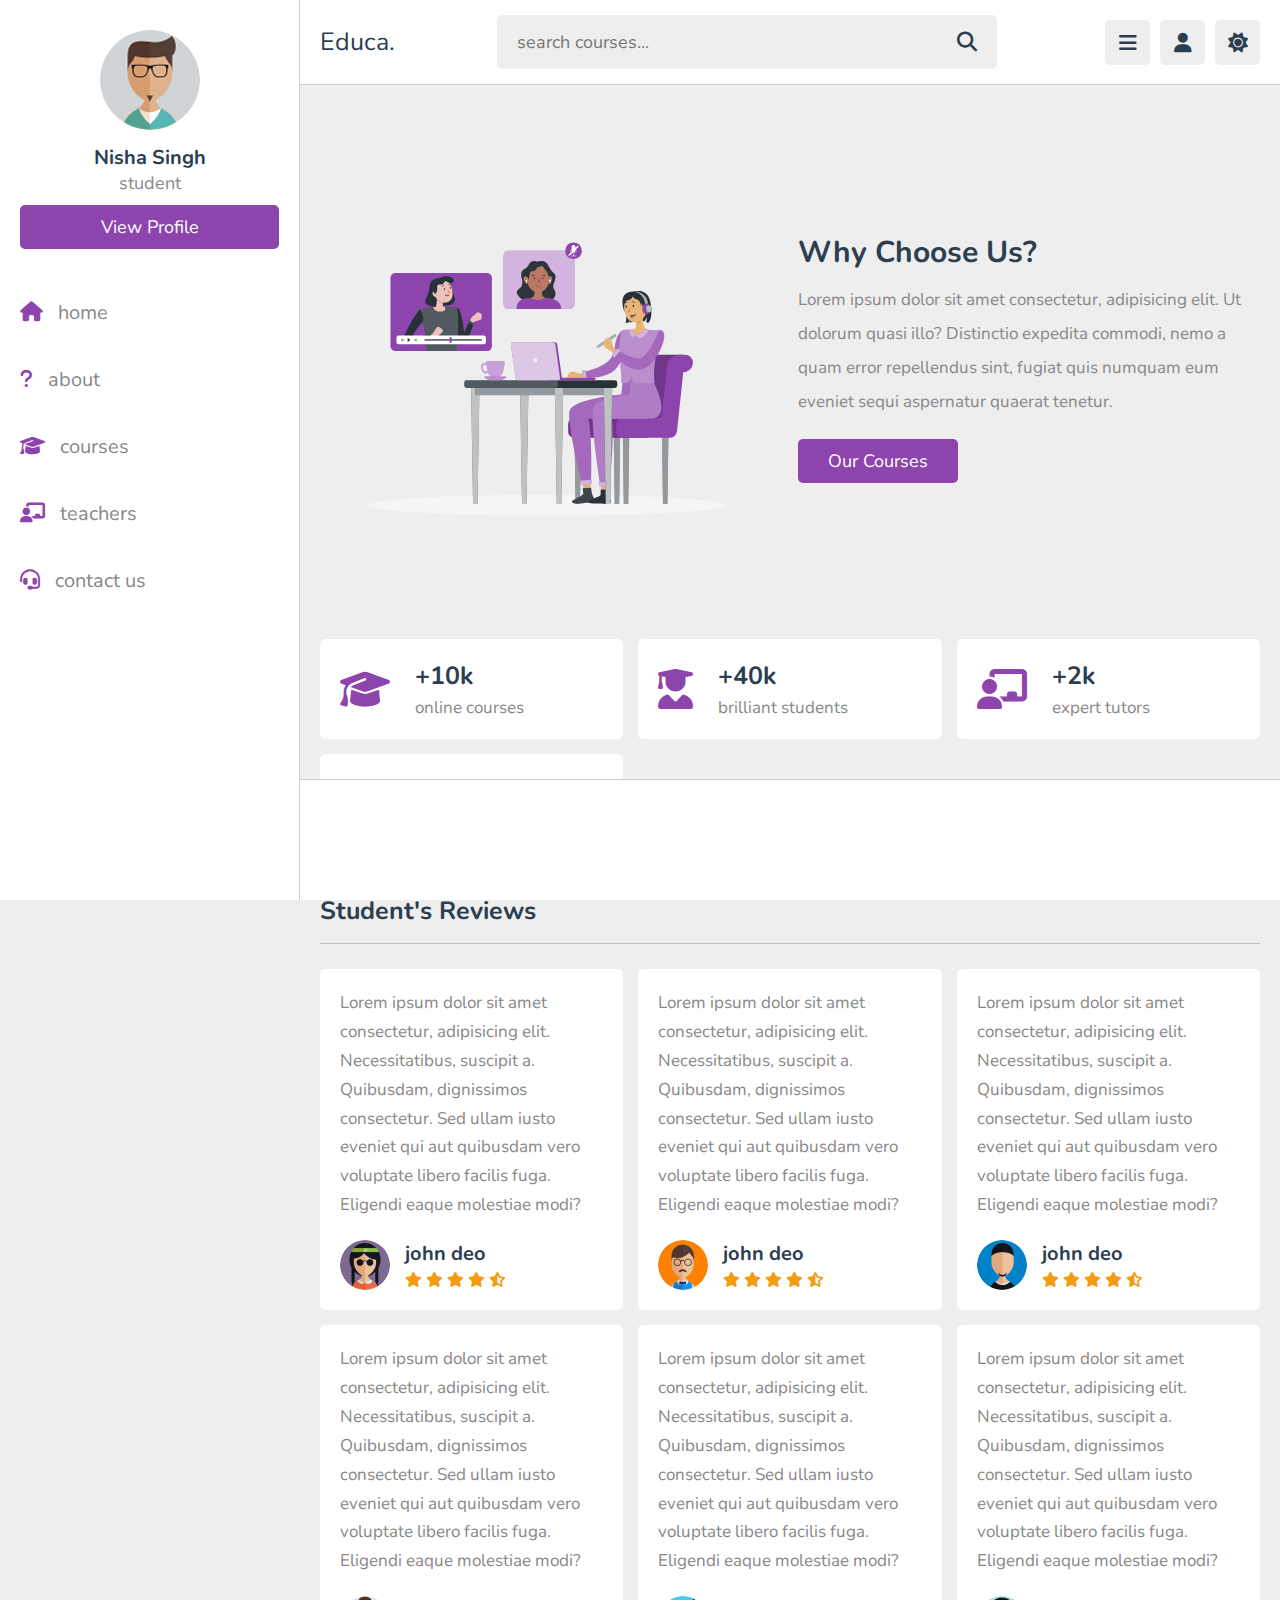
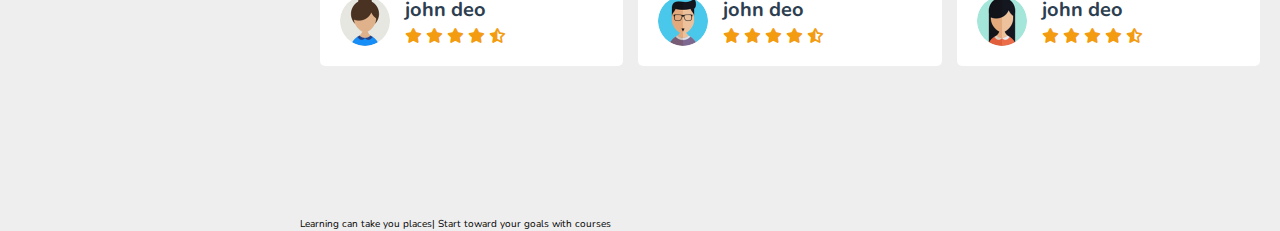
==== commit 7b33b23a: "Revert "Merge branch 'main' of https://github.com/Nisha03-wd/IEEE_Project"" ====
--- a/about.html
+++ b/about.html
@@ -81,7 +81,7 @@
 
       <div class="content">
          <h3>why choose us?</h3>
-         <p> We prioritize excellence in content, ensuring every resource is meticulously curated to enhance educational outcomes. Our user-friendly interface promotes seamless navigation, while customizable features empower educators to tailor learning experiences to diverse student needs. With interactive tools and robust support, we cultivate engagement and collaboration, fostering a vibrant community of learners. Trust in our platform's reliability and security, backed by cutting-edge technology, to propel your institution towards educational excellence. Join us on the journey to redefine learning.</p>
+         <p>Lorem ipsum dolor sit amet consectetur, adipisicing elit. Ut dolorum quasi illo? Distinctio expedita commodi, nemo a quam error repellendus sint, fugiat quis numquam eum eveniet sequi aspernatur quaerat tenetur.</p>
          <a href="courses.html" class="inline-btn">our courses</a>
       </div>
 
@@ -242,9 +242,12 @@
 
 <footer class="footer">
 
-   Learning can take you places| Start <span> toward your goals</span> with courses
+   
 
 </footer>
+Learning can take you places| Start <span> toward your goals</span> with courses
+<!-- custom js file link  -->
+<script src="js/script.js"></script>
 
    
 </body>
